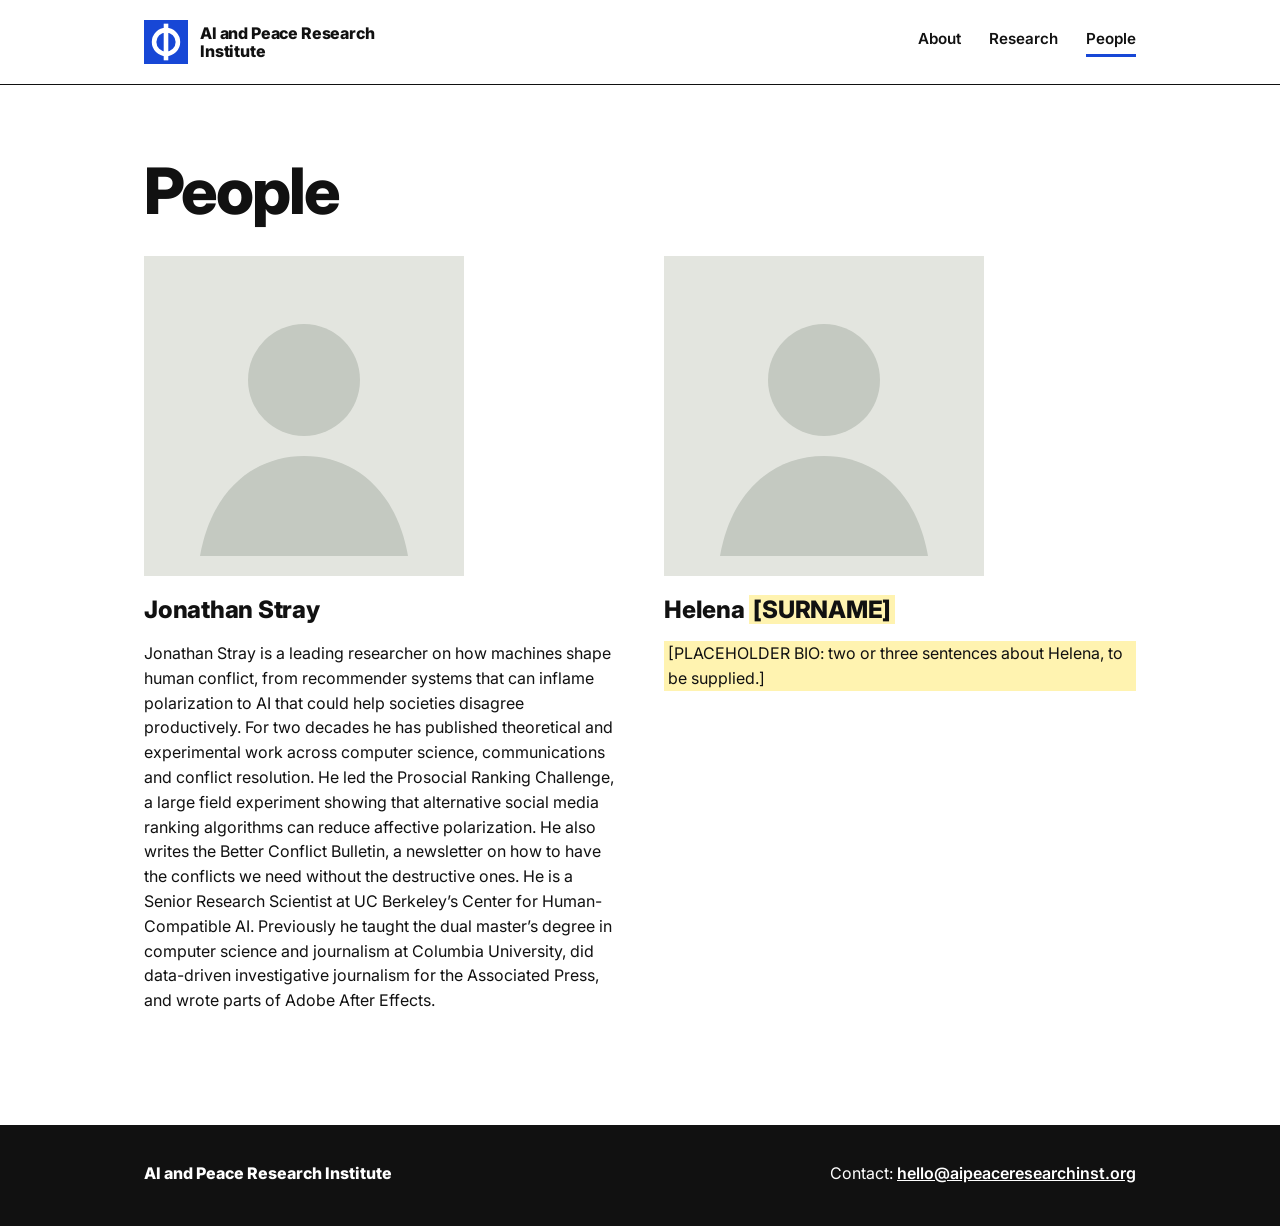
==== people.html @ 7c980610 "Add Jonathan's bio" ====
<!doctype html>
<html lang="en">
<head>
<meta charset="utf-8">
<meta name="viewport" content="width=device-width, initial-scale=1">
<title>People | AI and Peace Research Institute</title>
<meta name="description" content="The AI and Peace Research Institute works toward a world where all AI systems are implemented to mitigate destructive conflict.">
<link rel="icon" href="logo.svg" type="image/svg+xml">
<link rel="preconnect" href="https://fonts.googleapis.com">
<link rel="preconnect" href="https://fonts.gstatic.com" crossorigin>
<link href="https://fonts.googleapis.com/css2?family=Inter:wght@400;600;700;800&display=swap" rel="stylesheet">
<link rel="stylesheet" href="style.css">
</head>
<body>
<header><div class="wrap">
<a class="brand" href="index.html"><img src="logo.svg" alt=""><span>AI and Peace Research Institute</span></a>
<nav><a href="index.html">About</a><a href="research.html">Research</a><a href="people.html" aria-current="page">People</a></nav>
</div></header>
<main><div class="wrap">
<h1>People</h1>
<div class="people">
<div class="person">
<img src="placeholder.svg" alt="Photo of Jonathan Stray">
<h2>Jonathan Stray</h2>
<p>Jonathan Stray is a leading researcher on how machines shape human conflict, from recommender systems that can inflame polarization to AI that could help societies disagree productively. For two decades he has published theoretical and experimental work across computer science, communications and conflict resolution. He led the Prosocial Ranking Challenge, a large field experiment showing that alternative social media ranking algorithms can reduce affective polarization. He also writes the Better Conflict Bulletin, a newsletter on how to have the conflicts we need without the destructive ones. He is a Senior Research Scientist at UC Berkeley&rsquo;s Center for Human-Compatible AI. Previously he taught the dual master&rsquo;s degree in computer science and journalism at Columbia University, did data-driven investigative journalism for the Associated Press, and wrote parts of Adobe After Effects.</p>
</div>
<div class="person">
<img src="placeholder.svg" alt="Photo of Helena">
<h2>Helena <span class="placeholder">[SURNAME]</span></h2>
<p class="placeholder">[PLACEHOLDER BIO: two or three sentences about Helena, to be supplied.]</p>
</div>
</div>
</div></main>
<footer><div class="wrap">
<strong>AI and Peace Research Institute</strong>
<span>Contact: <a href="mailto:hello@aipeaceresearchinst.org">hello@aipeaceresearchinst.org</a></span>
</div></footer>
</body>
</html>
---- style.css ----
:root{--ink:#111;--muted:#555;--accent:#1747d6;--bg:#fff;--line:#e6e6e6;--tint:#eef2fd}
*{box-sizing:border-box}
body{margin:0;font-family:"Inter",system-ui,-apple-system,"Helvetica Neue",Arial,sans-serif;color:var(--ink);background:var(--bg);line-height:1.55;-webkit-font-smoothing:antialiased}
a{color:var(--accent)}
.wrap{max-width:1040px;margin:0 auto;padding:0 24px}
header{border-bottom:1px solid var(--ink)}
header .wrap{display:flex;flex-wrap:wrap;align-items:center;justify-content:space-between;gap:16px;padding-top:20px;padding-bottom:20px}
.brand{display:flex;align-items:center;gap:12px;color:var(--ink);text-decoration:none}
.brand img{width:44px;height:44px}
.brand span{font-weight:800;font-size:1rem;line-height:1.15;letter-spacing:-.01em;max-width:13em}
nav{display:flex;gap:28px}
nav a{font-weight:600;font-size:.95rem;color:var(--ink);text-decoration:none;padding-bottom:3px;border-bottom:3px solid transparent}
nav a:hover,nav a[aria-current]{border-bottom-color:var(--accent)}
main{padding:72px 0 96px}
h1{font-size:clamp(2.2rem,5.5vw,4rem);line-height:1.05;letter-spacing:-.03em;font-weight:800;margin:0 0 32px;max-width:17em}
h2{font-size:1.5rem;line-height:1.2;letter-spacing:-.01em;font-weight:800;margin:0 0 8px}
.lead{font-size:1.35rem;line-height:1.45;max-width:36em;margin:0 0 20px}
p{max-width:40em}
.more{display:inline-block;margin-top:16px;font-weight:700;text-decoration:none;border-bottom:3px solid var(--accent);color:var(--ink);padding-bottom:2px}
.people{display:grid;grid-template-columns:repeat(auto-fit,minmax(280px,1fr));gap:48px;margin-top:16px}
.person img{width:100%;max-width:320px;aspect-ratio:1;object-fit:cover;background:var(--line);display:block;margin-bottom:20px}
.placeholder{background:#fff3b0;padding:0 4px}
ol.research{list-style:none;padding:0;margin:0;counter-reset:r;border-top:1px solid var(--ink)}
ol.research li{counter-increment:r;display:grid;grid-template-columns:72px 1fr;gap:8px;padding:32px 0;border-bottom:1px solid var(--line)}
ol.research li::before{content:"0" counter(r);font-weight:800;font-size:1.5rem;color:var(--accent)}
ol.research p{margin:0;color:var(--muted)}
footer{background:var(--ink);color:#fff}
footer .wrap{padding-top:36px;padding-bottom:40px;display:flex;flex-wrap:wrap;gap:12px 40px;align-items:baseline;justify-content:space-between}
footer strong{font-weight:800}
footer a{color:#fff;font-weight:600}
@media (max-width:600px){nav{gap:18px}main{padding:48px 0 64px}ol.research li{grid-template-columns:48px 1fr}}
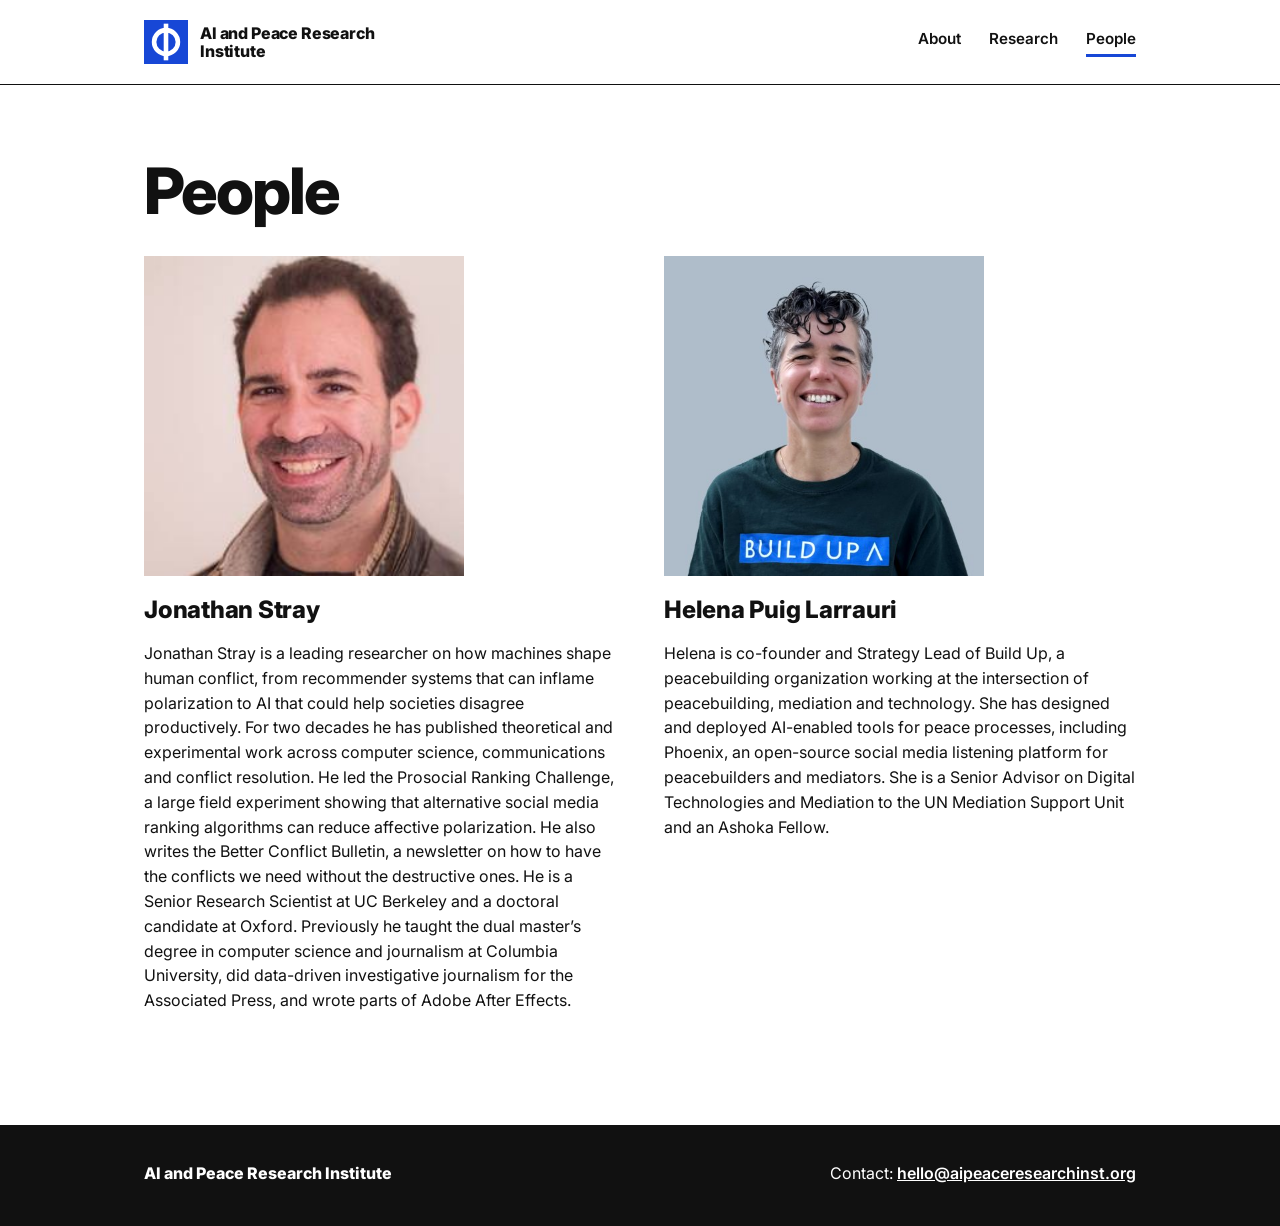
==== commit d93e085e: "Update Jonathan's affiliations" ====
--- a/people.html
+++ b/people.html
@@ -20,14 +20,14 @@
 <h1>People</h1>
 <div class="people">
 <div class="person">
-<img src="placeholder.svg" alt="Photo of Jonathan Stray">
+<img src="jonathan.jpg" alt="Jonathan Stray">
 <h2>Jonathan Stray</h2>
-<p>Jonathan Stray is a leading researcher on how machines shape human conflict, from recommender systems that can inflame polarization to AI that could help societies disagree productively. For two decades he has published theoretical and experimental work across computer science, communications and conflict resolution. He led the Prosocial Ranking Challenge, a large field experiment showing that alternative social media ranking algorithms can reduce affective polarization. He also writes the Better Conflict Bulletin, a newsletter on how to have the conflicts we need without the destructive ones. He is a Senior Research Scientist at UC Berkeley&rsquo;s Center for Human-Compatible AI. Previously he taught the dual master&rsquo;s degree in computer science and journalism at Columbia University, did data-driven investigative journalism for the Associated Press, and wrote parts of Adobe After Effects.</p>
+<p>Jonathan Stray is a leading researcher on how machines shape human conflict, from recommender systems that can inflame polarization to AI that could help societies disagree productively. For two decades he has published theoretical and experimental work across computer science, communications and conflict resolution. He led the Prosocial Ranking Challenge, a large field experiment showing that alternative social media ranking algorithms can reduce affective polarization. He also writes the Better Conflict Bulletin, a newsletter on how to have the conflicts we need without the destructive ones. He is a Senior Research Scientist at UC Berkeley and a doctoral candidate at Oxford. Previously he taught the dual master&rsquo;s degree in computer science and journalism at Columbia University, did data-driven investigative journalism for the Associated Press, and wrote parts of Adobe After Effects.</p>
 </div>
 <div class="person">
-<img src="placeholder.svg" alt="Photo of Helena">
-<h2>Helena <span class="placeholder">[SURNAME]</span></h2>
-<p class="placeholder">[PLACEHOLDER BIO: two or three sentences about Helena, to be supplied.]</p>
+<img src="helena.jpg" alt="Helena Puig Larrauri">
+<h2>Helena Puig Larrauri</h2>
+<p>Helena is co-founder and Strategy Lead of Build Up, a peacebuilding organization working at the intersection of peacebuilding, mediation and technology. She has designed and deployed AI-enabled tools for peace processes, including Phoenix, an open-source social media listening platform for peacebuilders and mediators. She is a Senior Advisor on Digital Technologies and Mediation to the UN Mediation Support Unit and an Ashoka Fellow.</p>
 </div>
 </div>
 </div></main>
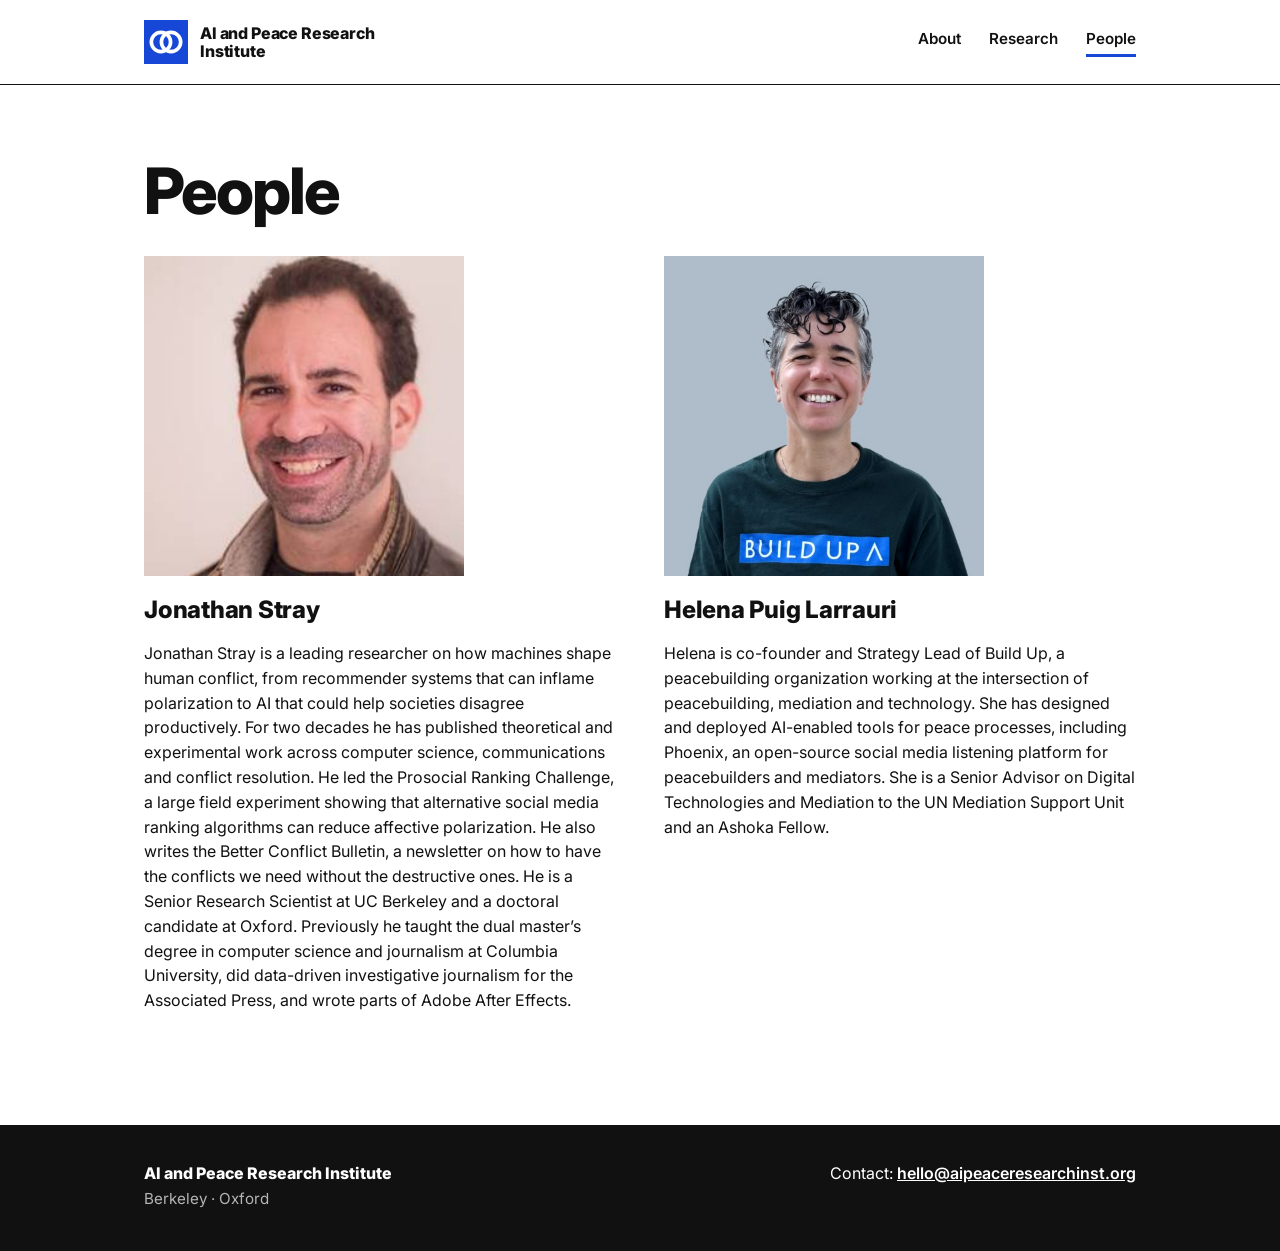
==== commit dcc3f471: "Add Berkeley and Oxford to footer, new logo" ====
--- a/people.html
+++ b/people.html
@@ -32,7 +32,7 @@
 </div>
 </div></main>
 <footer><div class="wrap">
-<strong>AI and Peace Research Institute</strong>
+<div><strong>AI and Peace Research Institute</strong><br><span class="loc">Berkeley &middot; Oxford</span></div>
 <span>Contact: <a href="mailto:hello@aipeaceresearchinst.org">hello@aipeaceresearchinst.org</a></span>
 </div></footer>
 </body>
--- a/style.css
+++ b/style.css
@@ -27,5 +27,6 @@
 footer{background:var(--ink);color:#fff}
 footer .wrap{padding-top:36px;padding-bottom:40px;display:flex;flex-wrap:wrap;gap:12px 40px;align-items:baseline;justify-content:space-between}
 footer strong{font-weight:800}
+footer .loc{color:#b5b5b5;font-size:.95rem}
 footer a{color:#fff;font-weight:600}
 @media (max-width:600px){nav{gap:18px}main{padding:48px 0 64px}ol.research li{grid-template-columns:48px 1fr}}
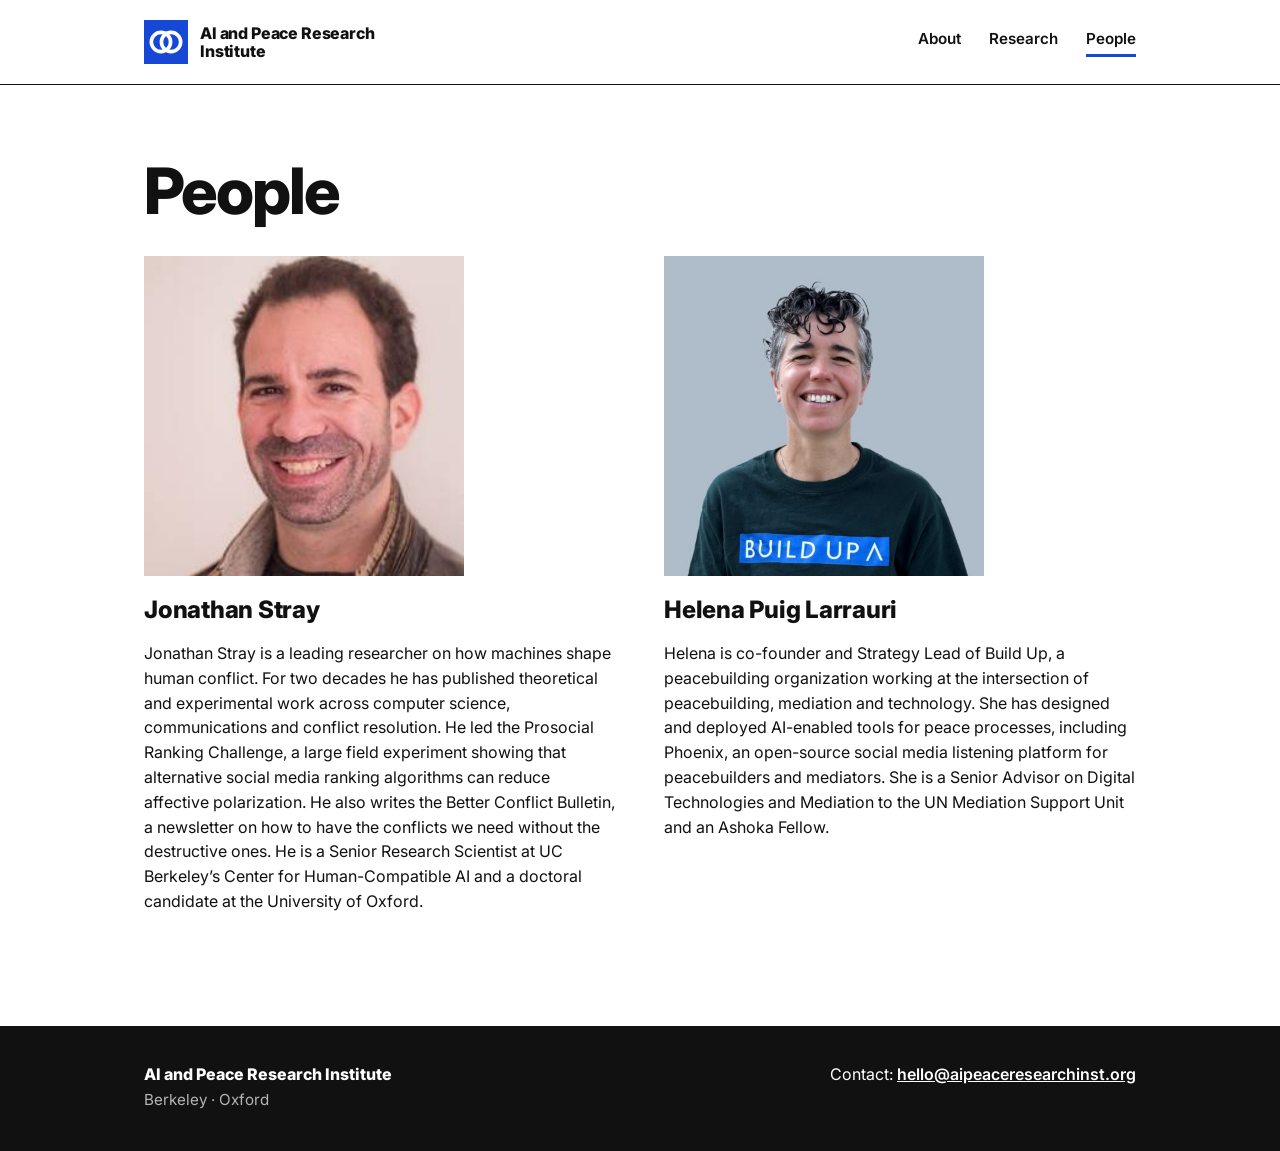
==== commit 4407fa47: "Shorten Jonathan's bio" ====
--- a/people.html
+++ b/people.html
@@ -22,7 +22,7 @@
 <div class="person">
 <img src="jonathan.jpg" alt="Jonathan Stray">
 <h2>Jonathan Stray</h2>
-<p>Jonathan Stray is a leading researcher on how machines shape human conflict, from recommender systems that can inflame polarization to AI that could help societies disagree productively. For two decades he has published theoretical and experimental work across computer science, communications and conflict resolution. He led the Prosocial Ranking Challenge, a large field experiment showing that alternative social media ranking algorithms can reduce affective polarization. He also writes the Better Conflict Bulletin, a newsletter on how to have the conflicts we need without the destructive ones. He is a Senior Research Scientist at UC Berkeley and a doctoral candidate at Oxford. Previously he taught the dual master&rsquo;s degree in computer science and journalism at Columbia University, did data-driven investigative journalism for the Associated Press, and wrote parts of Adobe After Effects.</p>
+<p>Jonathan Stray is a leading researcher on how machines shape human conflict. For two decades he has published theoretical and experimental work across computer science, communications and conflict resolution. He led the Prosocial Ranking Challenge, a large field experiment showing that alternative social media ranking algorithms can reduce affective polarization. He also writes the Better Conflict Bulletin, a newsletter on how to have the conflicts we need without the destructive ones. He is a Senior Research Scientist at UC Berkeley&rsquo;s Center for Human-Compatible AI and a doctoral candidate at the University of Oxford.</p>
 </div>
 <div class="person">
 <img src="helena.jpg" alt="Helena Puig Larrauri">
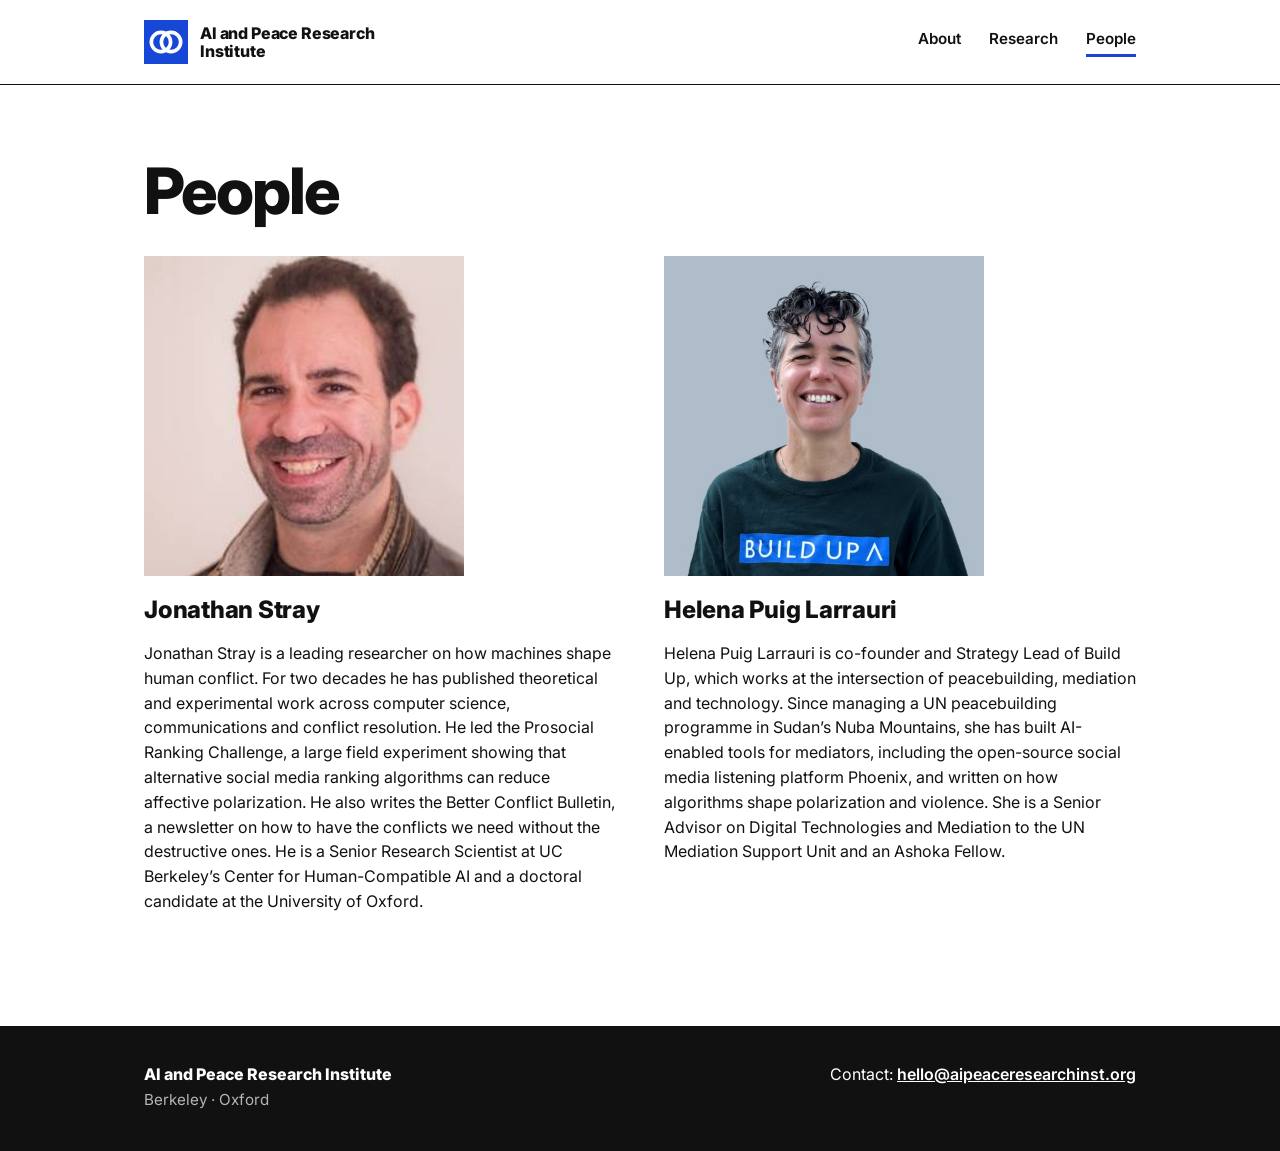
==== commit d45b8bc2: "Update Helena's bio" ====
--- a/people.html
+++ b/people.html
@@ -27,7 +27,7 @@
 <div class="person">
 <img src="helena.jpg" alt="Helena Puig Larrauri">
 <h2>Helena Puig Larrauri</h2>
-<p>Helena is co-founder and Strategy Lead of Build Up, a peacebuilding organization working at the intersection of peacebuilding, mediation and technology. She has designed and deployed AI-enabled tools for peace processes, including Phoenix, an open-source social media listening platform for peacebuilders and mediators. She is a Senior Advisor on Digital Technologies and Mediation to the UN Mediation Support Unit and an Ashoka Fellow.</p>
+<p>Helena Puig Larrauri is co-founder and Strategy Lead of Build Up, which works at the intersection of peacebuilding, mediation and technology. Since managing a UN peacebuilding programme in Sudan&rsquo;s Nuba Mountains, she has built AI-enabled tools for mediators, including the open-source social media listening platform Phoenix, and written on how algorithms shape polarization and violence. She is a Senior Advisor on Digital Technologies and Mediation to the UN Mediation Support Unit and an Ashoka Fellow.</p>
 </div>
 </div>
 </div></main>
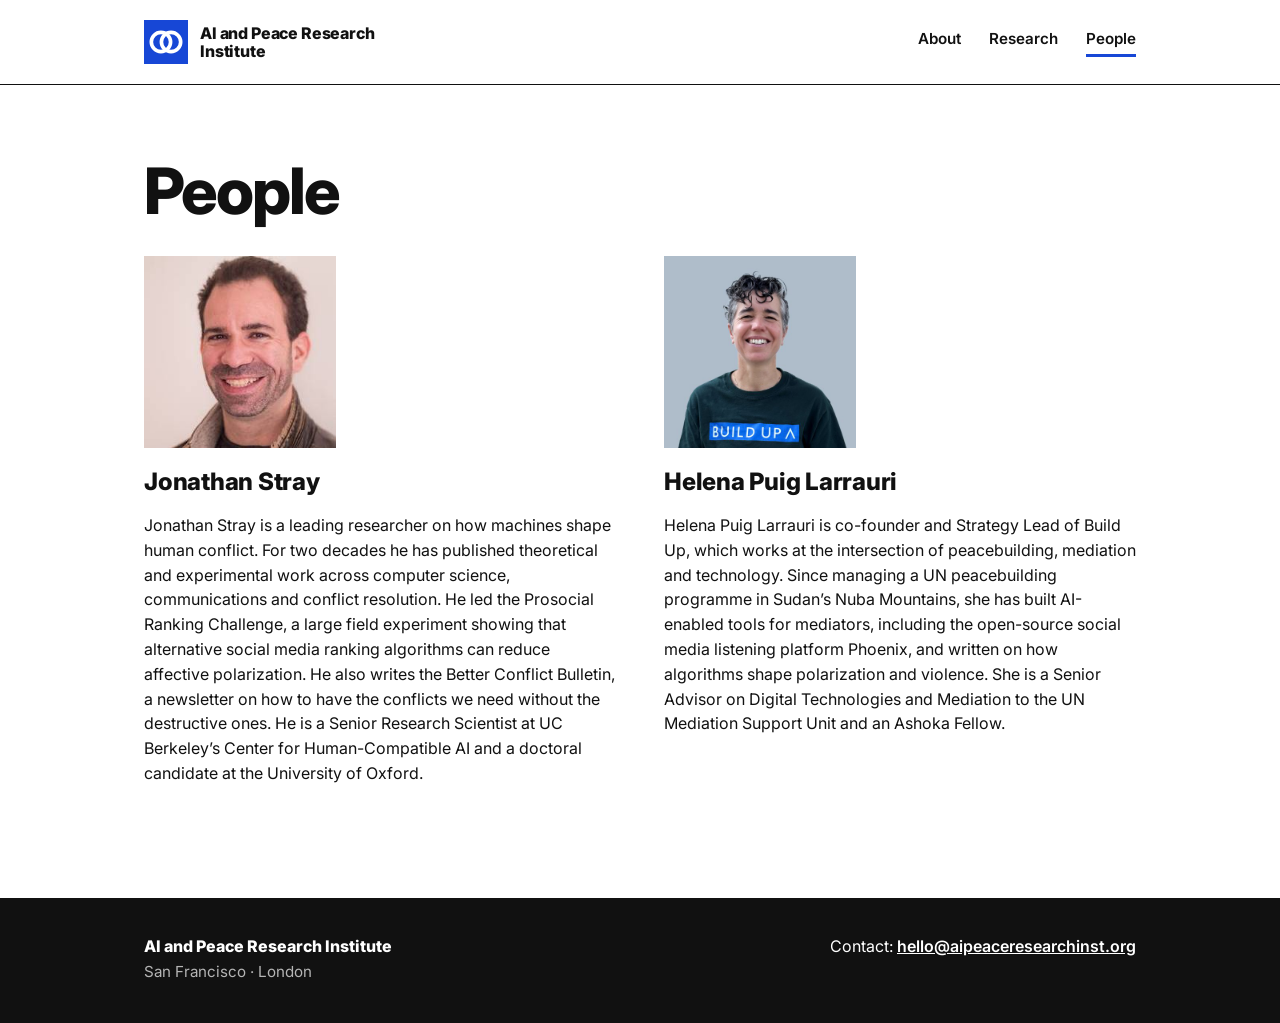
==== commit 2c8266c6: "Footer locations: San Francisco and London" ====
--- a/people.html
+++ b/people.html
@@ -32,7 +32,7 @@
 </div>
 </div></main>
 <footer><div class="wrap">
-<div><strong>AI and Peace Research Institute</strong><br><span class="loc">Berkeley &middot; Oxford</span></div>
+<div><strong>AI and Peace Research Institute</strong><br><span class="loc">San Francisco &middot; London</span></div>
 <span>Contact: <a href="mailto:hello@aipeaceresearchinst.org">hello@aipeaceresearchinst.org</a></span>
 </div></footer>
 </body>
--- a/style.css
+++ b/style.css
@@ -18,7 +18,7 @@
 p{max-width:40em}
 .more{display:inline-block;margin-top:16px;font-weight:700;text-decoration:none;border-bottom:3px solid var(--accent);color:var(--ink);padding-bottom:2px}
 .people{display:grid;grid-template-columns:repeat(auto-fit,minmax(280px,1fr));gap:48px;margin-top:16px}
-.person img{width:100%;max-width:320px;aspect-ratio:1;object-fit:cover;background:var(--line);display:block;margin-bottom:20px}
+.person img{width:192px;max-width:100%;aspect-ratio:1;object-fit:cover;background:var(--line);display:block;margin-bottom:20px}
 .placeholder{background:#fff3b0;padding:0 4px}
 ol.research{list-style:none;padding:0;margin:0;counter-reset:r;border-top:1px solid var(--ink)}
 ol.research li{counter-increment:r;display:grid;grid-template-columns:72px 1fr;gap:8px;padding:32px 0;border-bottom:1px solid var(--line)}
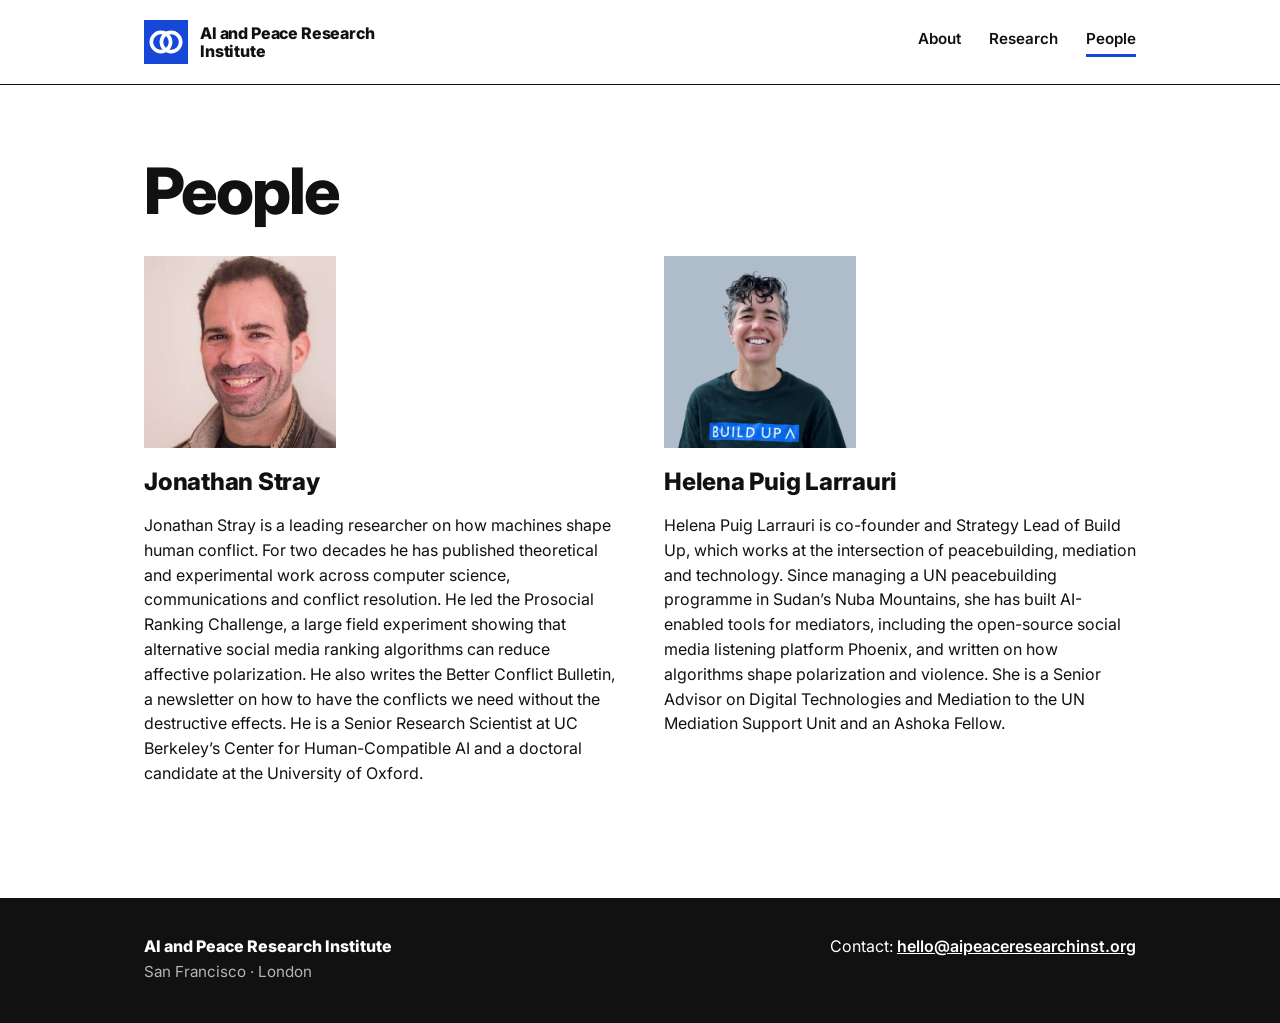
==== commit c666b876: "Tweak Jonathan's bio wording" ====
--- a/people.html
+++ b/people.html
@@ -22,7 +22,7 @@
 <div class="person">
 <img src="jonathan.jpg" alt="Jonathan Stray">
 <h2>Jonathan Stray</h2>
-<p>Jonathan Stray is a leading researcher on how machines shape human conflict. For two decades he has published theoretical and experimental work across computer science, communications and conflict resolution. He led the Prosocial Ranking Challenge, a large field experiment showing that alternative social media ranking algorithms can reduce affective polarization. He also writes the Better Conflict Bulletin, a newsletter on how to have the conflicts we need without the destructive ones. He is a Senior Research Scientist at UC Berkeley&rsquo;s Center for Human-Compatible AI and a doctoral candidate at the University of Oxford.</p>
+<p>Jonathan Stray is a leading researcher on how machines shape human conflict. For two decades he has published theoretical and experimental work across computer science, communications and conflict resolution. He led the Prosocial Ranking Challenge, a large field experiment showing that alternative social media ranking algorithms can reduce affective polarization. He also writes the Better Conflict Bulletin, a newsletter on how to have the conflicts we need without the destructive effects. He is a Senior Research Scientist at UC Berkeley&rsquo;s Center for Human-Compatible AI and a doctoral candidate at the University of Oxford.</p>
 </div>
 <div class="person">
 <img src="helena.jpg" alt="Helena Puig Larrauri">
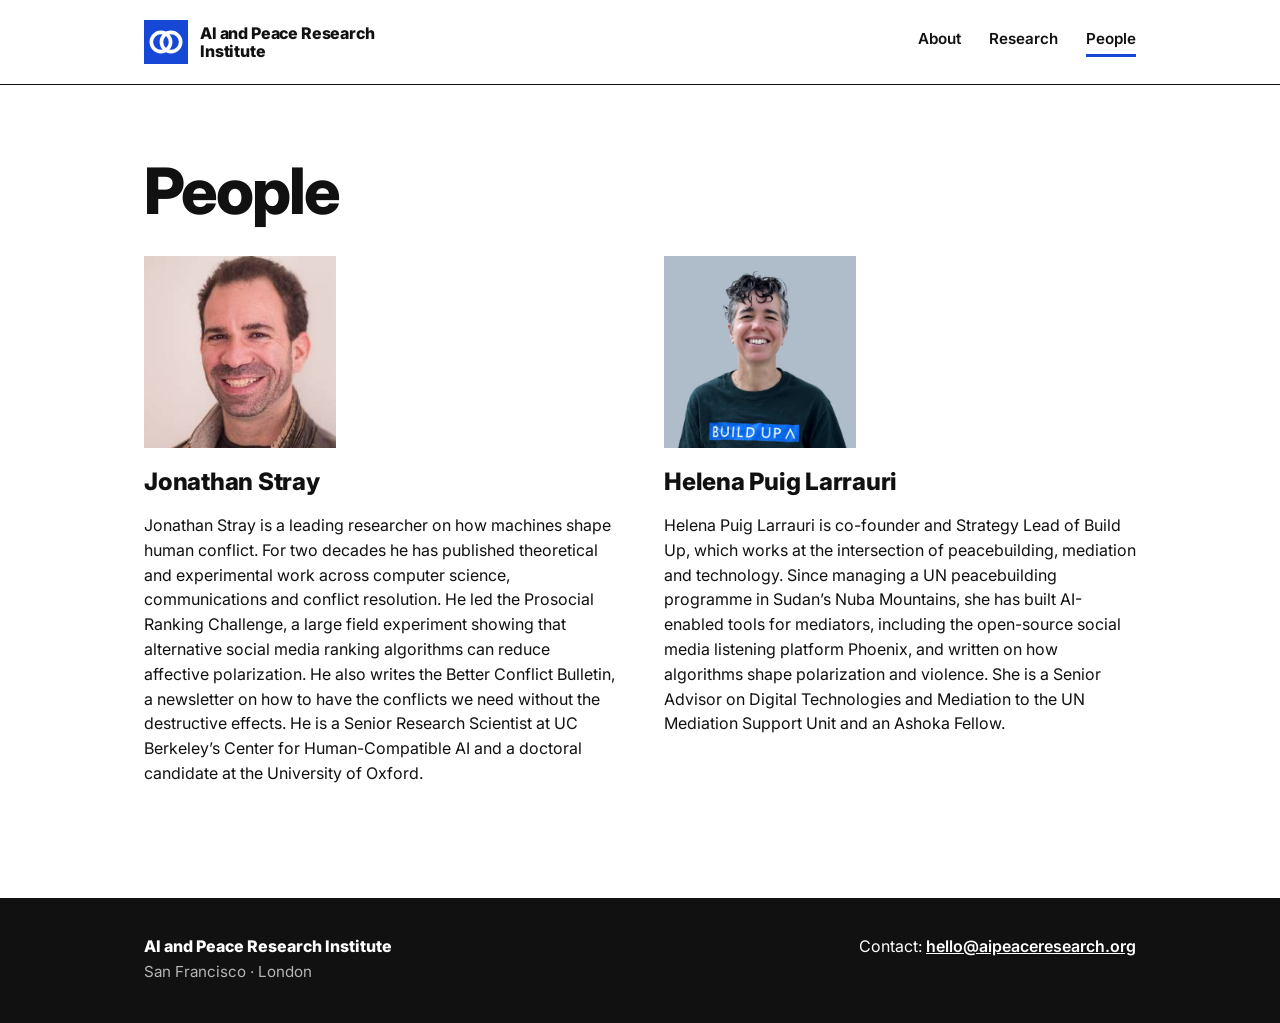
==== commit 76bc578a: "Change contact email to hello@aipeaceresearch.org" ====
--- a/people.html
+++ b/people.html
@@ -33,7 +33,7 @@
 </div></main>
 <footer><div class="wrap">
 <div><strong>AI and Peace Research Institute</strong><br><span class="loc">San Francisco &middot; London</span></div>
-<span>Contact: <a href="mailto:hello@aipeaceresearchinst.org">hello@aipeaceresearchinst.org</a></span>
+<span>Contact: <a href="mailto:hello@aipeaceresearch.org">hello@aipeaceresearch.org</a></span>
 </div></footer>
 </body>
 </html>
